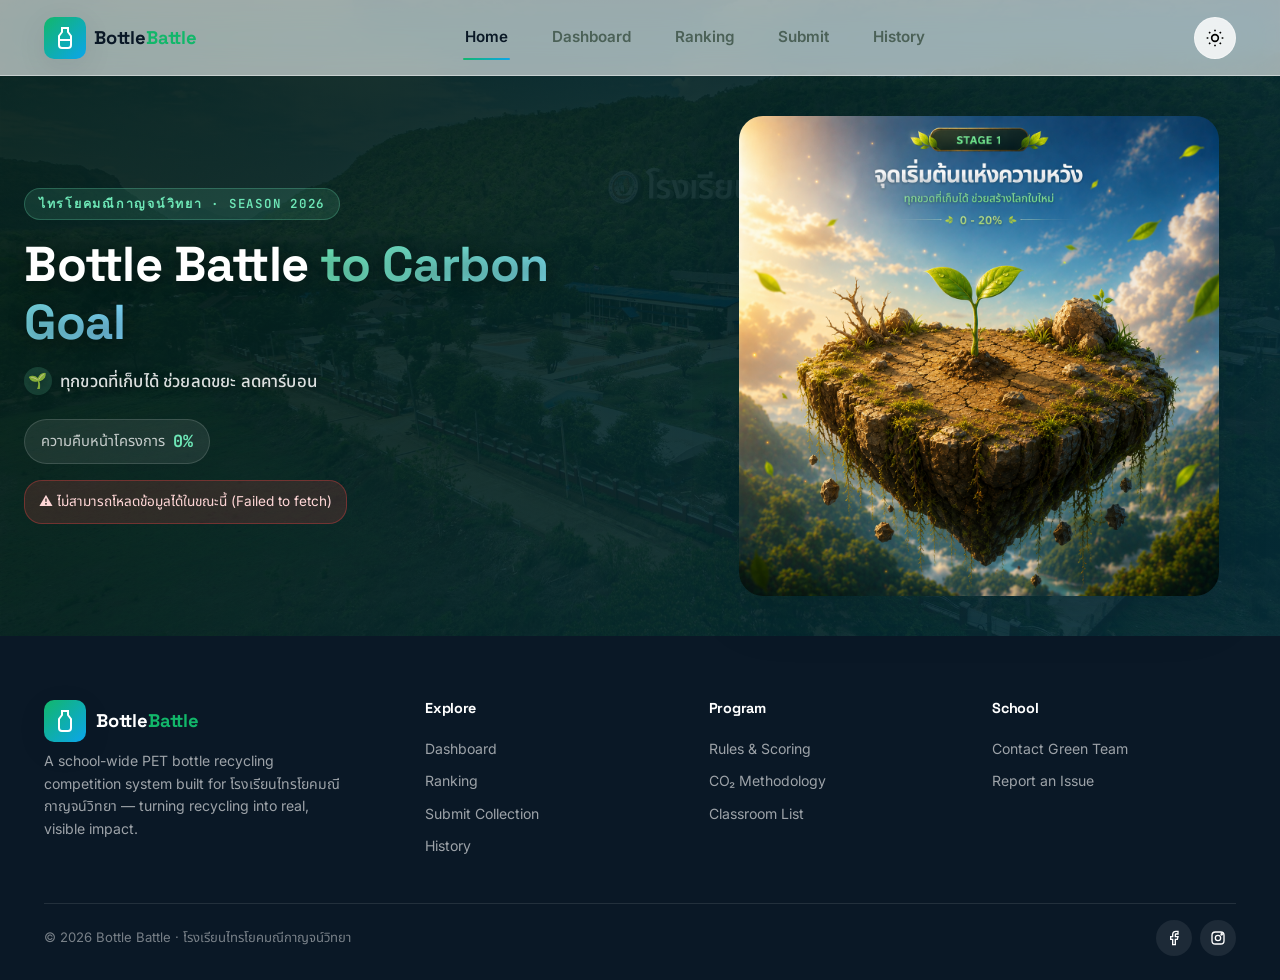
==== index.html @ bb4c5f2b "Update index.html" ====
<!DOCTYPE html>
<html lang="th">
<head>
<meta charset="UTF-8">
<meta name="viewport" content="width=device-width, initial-scale=1.0">
<title>Bottle Battle | PET Bottle Collection Competition</title>
<meta name="description" content="Bottle Battle is a school-wide PET bottle recycling competition system. Track classroom rankings, CO₂ savings, and submit collections in real time.">
<meta name="theme-color" content="#0a7a4c">
<link rel="icon" href="images/favicon.svg" type="image/svg+xml">
<link rel="preconnect" href="https://fonts.googleapis.com">
<link rel="preconnect" href="https://fonts.gstatic.com" crossorigin>
<link href="https://fonts.googleapis.com/css2?family=Space+Grotesk:wght@500;700&family=Inter:wght@400;500;600;700&family=JetBrains+Mono:wght@500;700&family=Noto+Sans+Thai:wght@400;500;600;700&display=swap" rel="stylesheet">
<link rel="stylesheet" href="css/style.css?v=1783428831">
</head>
<body>
<a class="skip-link" href="#main">Skip to content</a>

<!-- Loading Screen -->
<div class="loading-screen" role="status" aria-label="Loading">
  <div class="loading-bottle">
    <svg viewBox="0 0 60 100" xmlns="http://www.w3.org/2000/svg">
      <path d="M22 6h16v14c6 6 8 10 8 20v46a6 6 0 0 1-6 6H20a6 6 0 0 1-6-6V40c0-10 2-14 8-20V6z" fill="none" stroke="#eafff5" stroke-width="3"/>
      <clipPath id="loadClip"><path d="M22 6h16v14c6 6 8 10 8 20v46a6 6 0 0 1-6 6H20a6 6 0 0 1-6-6V40c0-10 2-14 8-20V6z"/></clipPath>
      <g clip-path="url(#loadClip)" class="loading-fill">
        <rect x="10" y="55" width="40" height="45" fill="#12b76a"/>
      </g>
    </svg>
  </div>
  <p class="loading-text">Loading Bottle Battle…</p>
</div>

<!-- Navbar -->
<header class="navbar">
  <div class="container">
    <a href="index.html" class="brand">
      <span class="brand-logo">
        <svg viewBox="0 0 24 24" fill="none" stroke="#fff" stroke-width="2"><path d="M9 2h6v4l3 4v9a3 3 0 0 1-3 3H9a3 3 0 0 1-3-3v-9l3-4V2z"/><path d="M6 14h12"/></svg>
      </span>
      <span class="brand-name">Bottle<span>Battle</span></span>
    </a>
    <nav class="nav-links" id="navLinks">
      <a href="index.html" class="is-active">Home</a>
      <a href="dashboard.html">Dashboard</a>
      <a href="ranking.html">Ranking</a>
      <a href="submit.html">Submit</a>
      <a href="history.html">History</a>
    </nav>
    <div class="nav-actions">
      <button class="theme-toggle" aria-label="Toggle dark mode">
        <svg class="icon-sun" viewBox="0 0 24 24" fill="none" stroke="currentColor" stroke-width="2"><circle cx="12" cy="12" r="4"/><path d="M12 2v2M12 20v2M4.9 4.9l1.4 1.4M17.7 17.7l1.4 1.4M2 12h2M20 12h2M4.9 19.1l1.4-1.4M17.7 6.3l1.4-1.4"/></svg>
        <svg class="icon-moon" viewBox="0 0 24 24" fill="none" stroke="currentColor" stroke-width="2"><path d="M21 12.8A9 9 0 1 1 11.2 3 7 7 0 0 0 21 12.8Z"/></svg>
      </button>
      <button class="nav-toggle" id="navToggle" aria-label="Toggle menu" aria-expanded="false">
        <span></span><span></span><span></span>
      </button>
    </div>
  </div>
</header>

<main id="main">
  <!-- World Hero -->
  <section class="world-hero">
    <div class="world-hero-inner">
      <div class="world-hero-copy reveal is-visible">
        <span class="eyebrow">ไทรโยคมณีกาญจน์วิทยา · SEASON 2026</span>
        <h1 class="world-title">Bottle Battle <span class="accent">to Carbon Goal</span></h1>
        <p class="world-subtitle"><span class="world-subtitle-icon">🌱</span>ทุกขวดที่เก็บได้ ช่วยลดขยะ ลดคาร์บอน</p>
        <p class="world-progress-line">ความคืบหน้าโครงการ <strong id="worldProgressPct">0%</strong></p>
        <p class="world-status" id="worldStatus" style="display:none;"></p>
      </div>

      <div class="world-hero-visual reveal is-visible">
        <div class="world-image-frame">
          <img id="worldStageImage" src="images/world-stage-1.png" alt="เกาะแห่งชีวิต — ภาพความคืบหน้าตามน้ำหนักขวดที่เก็บได้">
        </div>
      </div>
    </div>
  </section>

</main>

<!-- Footer -->
<footer class="site-footer">
  <div class="container">
    <div class="footer-grid">
      <div>
        <div class="footer-brand">
          <span class="brand-logo"><svg viewBox="0 0 24 24" fill="none" stroke="#fff" stroke-width="2"><path d="M9 2h6v4l3 4v9a3 3 0 0 1-3 3H9a3 3 0 0 1-3-3v-9l3-4V2z"/></svg></span>
          <span class="brand-name">Bottle<span>Battle</span></span>
        </div>
        <p class="footer-about">A school-wide PET bottle recycling competition system built for โรงเรียนไทรโยคมณีกาญจน์วิทยา — turning recycling into real, visible impact.</p>
      </div>
      <div class="footer-col">
        <h4>Explore</h4>
        <a href="dashboard.html">Dashboard</a>
        <a href="ranking.html">Ranking</a>
        <a href="submit.html">Submit Collection</a>
        <a href="history.html">History</a>
      </div>
      <div class="footer-col">
        <h4>Program</h4>
        <a href="#">Rules &amp; Scoring</a>
        <a href="#">CO₂ Methodology</a>
        <a href="#">Classroom List</a>
      </div>
      <div class="footer-col">
        <h4>School</h4>
        <a href="#">Contact Green Team</a>
        <a href="#">Report an Issue</a>
      </div>
    </div>
    <div class="footer-bottom">
      <span>&copy; <span class="js-year"></span> Bottle Battle · โรงเรียนไทรโยคมณีกาญจน์วิทยา</span>
      <div class="footer-social">
        <a href="#" aria-label="Facebook"><svg viewBox="0 0 24 24" fill="none" stroke="#fff" stroke-width="2"><path d="M18 2h-3a5 5 0 0 0-5 5v3H7v4h3v8h4v-8h3l1-4h-4V7a1 1 0 0 1 1-1h3z"/></svg></a>
        <a href="#" aria-label="Instagram"><svg viewBox="0 0 24 24" fill="none" stroke="#fff" stroke-width="2"><rect x="3" y="3" width="18" height="18" rx="5"/><circle cx="12" cy="12" r="4"/><circle cx="17.5" cy="6.5" r="1"/></svg></a>
      </div>
    </div>
  </div>
</footer>

<script src="js/config.js?v=1783428831"></script>
<script src="js/api.js?v=1783428831"></script>
<script src="js/main.js?v=1783428831"></script>
<script src="js/home.js?v=1783428831"></script>
</body>
</html>
---- css/style.css ----
/* ============================================================
   BOTTLE BATTLE — GLOBAL STYLESHEET
   Design language: "Eco-Tech Glass" — liquid-fill bottle motif,
   glassmorphism surfaces, emerald/sky gradient accents.
   ============================================================ */

/* ---------- Design Tokens ---------- */
:root {
  /* Core palette */
  --c-green-900: #063e2b;
  --c-green-700: #0a7a4c;
  --c-green-500: #12b76a;
  --c-green-300: #6ee7b7;
  --c-blue-700: #075985;
  --c-blue-500: #0ba5ec;
  --c-blue-300: #7dd3fc;
  --c-navy-900: #0a1826;
  --c-navy-700: #10263b;
  --c-mint-50: #f1fbf6;
  --c-white: #ffffff;

  /* Podium accents */
  --c-gold: #ffb800;
  --c-silver: #b8c4ce;
  --c-bronze: #d98255;

  /* Semantic */
  --c-success: #12b76a;
  --c-warning: #f5a524;
  --c-danger: #ef4444;
  --c-info: #0ba5ec;

  /* Surfaces (light theme default) */
  --bg-body: var(--c-mint-50);
  --bg-elevated: #ffffff;
  --bg-glass: rgba(255, 255, 255, 0.6);
  --bg-glass-strong: rgba(255, 255, 255, 0.82);
  --border-glass: rgba(255, 255, 255, 0.45);
  --text-primary: #0a1826;
  --text-secondary: #4b6157;
  --text-muted: #7c8f88;
  --shadow-soft: 0 8px 30px rgba(10, 24, 38, 0.08);
  --shadow-strong: 0 20px 50px rgba(10, 24, 38, 0.16);

  /* Gradients */
  --grad-eco: linear-gradient(135deg, var(--c-green-500) 0%, var(--c-blue-500) 100%);
  --grad-eco-deep: linear-gradient(135deg, var(--c-green-900) 0%, var(--c-blue-700) 100%);
  --grad-glass-sheen: linear-gradient(120deg, rgba(255,255,255,.55), rgba(255,255,255,0) 60%);

  /* Typography */
  --font-display: 'Space Grotesk', 'Noto Sans Thai', 'Segoe UI', sans-serif;
  --font-body: 'Inter', 'Noto Sans Thai', 'Segoe UI', sans-serif;
  --font-mono: 'JetBrains Mono', 'Courier New', monospace;

  /* Radii & spacing */
  --radius-sm: 10px;
  --radius-md: 18px;
  --radius-lg: 28px;
  --radius-pill: 999px;
  --space-1: 4px;
  --space-2: 8px;
  --space-3: 16px;
  --space-4: 24px;
  --space-5: 40px;
  --space-6: 64px;

  /* Layout */
  --nav-height: 76px;
  --container-max: 1240px;
  --transition-base: 0.35s cubic-bezier(.4,0,.2,1);
}

/* Dark theme overrides */
[data-theme='dark'] {
  --bg-body: #071219;
  --bg-elevated: #0f2333;
  --bg-glass: rgba(15, 35, 51, 0.55);
  --bg-glass-strong: rgba(15, 35, 51, 0.82);
  --border-glass: rgba(255, 255, 255, 0.08);
  --text-primary: #eaf6f0;
  --text-secondary: #a9c2ba;
  --text-muted: #6f8a83;
  --shadow-soft: 0 8px 30px rgba(0, 0, 0, 0.35);
  --shadow-strong: 0 20px 50px rgba(0, 0, 0, 0.55);
}

/* ---------- Reset ---------- */
*, *::before, *::after { box-sizing: border-box; margin: 0; padding: 0; }

html {
  scroll-behavior: smooth;
  font-size: 16px;
}

@media (prefers-reduced-motion: reduce) {
  html { scroll-behavior: auto; }
  *, *::before, *::after {
    animation-duration: 0.001ms !important;
    animation-iteration-count: 1 !important;
    transition-duration: 0.001ms !important;
  }
}

body {
  font-family: var(--font-body);
  background: var(--bg-body);
  color: var(--text-primary);
  line-height: 1.6;
  -webkit-font-smoothing: antialiased;
  transition: background var(--transition-base), color var(--transition-base);
  overflow-x: hidden;
}

img { max-width: 100%; display: block; }
a { color: inherit; text-decoration: none; }
ul { list-style: none; }
button { font-family: inherit; cursor: pointer; border: none; background: none; }
input, textarea, select { font-family: inherit; }

.container {
  width: 100%;
  max-width: var(--container-max);
  margin: 0 auto;
  padding: 0 var(--space-4);
}

h1, h2, h3, h4 {
  font-family: var(--font-display);
  font-weight: 700;
  line-height: 1.15;
  letter-spacing: -0.02em;
}

.eyebrow {
  font-family: var(--font-mono);
  font-size: 0.78rem;
  letter-spacing: 0.14em;
  text-transform: uppercase;
  color: var(--c-green-500);
  font-weight: 600;
}

/* ---------- Skip link (a11y) ---------- */
.skip-link {
  position: absolute;
  left: -999px;
  top: 0;
  background: var(--c-green-700);
  color: #fff;
  padding: 10px 18px;
  border-radius: 0 0 8px 0;
  z-index: 9999;
}
.skip-link:focus { left: 0; }

/* ---------- Focus visibility ---------- */
a:focus-visible, button:focus-visible, input:focus-visible,
textarea:focus-visible, select:focus-visible {
  outline: 3px solid var(--c-blue-500);
  outline-offset: 2px;
  border-radius: 4px;
}

/* ============================================================
   LOADING SCREEN
   ============================================================ */
.loading-screen {
  position: fixed;
  inset: 0;
  z-index: 10000;
  display: flex;
  flex-direction: column;
  align-items: center;
  justify-content: center;
  gap: var(--space-3);
  background: var(--grad-eco-deep);
  transition: opacity 0.6s ease, visibility 0.6s ease;
}
.loading-screen.is-hidden { opacity: 0; visibility: hidden; pointer-events: none; }

.loading-bottle {
  width: 56px;
  height: 88px;
  position: relative;
}
.loading-bottle svg { width: 100%; height: 100%; }
.loading-fill {
  animation: loadingWave 1.4s ease-in-out infinite;
}
@keyframes loadingWave {
  0%, 100% { transform: translateY(0); }
  50% { transform: translateY(-10px); }
}
.loading-text {
  font-family: var(--font-mono);
  color: #eafff5;
  letter-spacing: 0.12em;
  font-size: 0.85rem;
  text-transform: uppercase;
}

/* ============================================================
   NAVBAR
   ============================================================ */
.navbar {
  position: fixed;
  top: 0; left: 0; right: 0;
  z-index: 1000;
  height: var(--nav-height);
  display: flex;
  align-items: center;
  background: var(--bg-glass);
  backdrop-filter: blur(18px) saturate(160%);
  -webkit-backdrop-filter: blur(18px) saturate(160%);
  border-bottom: 1px solid var(--border-glass);
  transition: background var(--transition-base), box-shadow var(--transition-base);
}
.navbar.is-scrolled { box-shadow: var(--shadow-soft); }

.navbar .container {
  display: flex;
  align-items: center;
  justify-content: space-between;
}

.brand { display: flex; align-items: center; gap: var(--space-2); }
.brand-logo {
  width: 42px; height: 42px;
  border-radius: var(--radius-sm);
  background: var(--grad-eco);
  display: flex; align-items: center; justify-content: center;
  box-shadow: var(--shadow-soft);
}
.brand-logo svg { width: 24px; height: 24px; }
.brand-name {
  font-family: var(--font-display);
  font-weight: 700;
  font-size: 1.15rem;
  letter-spacing: -0.01em;
}
.brand-name span { color: var(--c-green-500); }

.nav-links {
  display: flex;
  align-items: center;
  gap: var(--space-5);
}
.nav-links a {
  font-weight: 600;
  font-size: 0.95rem;
  color: var(--text-secondary);
  position: relative;
  padding: 6px 2px;
  transition: color var(--transition-base);
}
.nav-links a::after {
  content: '';
  position: absolute;
  bottom: -4px; left: 0;
  width: 0; height: 2px;
  background: var(--grad-eco);
  transition: width var(--transition-base);
  border-radius: var(--radius-pill);
}
.nav-links a:hover, .nav-links a.is-active { color: var(--text-primary); }
.nav-links a:hover::after, .nav-links a.is-active::after { width: 100%; }

.nav-actions { display: flex; align-items: center; gap: var(--space-3); }

.theme-toggle {
  width: 42px; height: 42px;
  border-radius: 50%;
  background: var(--bg-glass-strong);
  border: 1px solid var(--border-glass);
  display: flex; align-items: center; justify-content: center;
  transition: transform var(--transition-base);
}
.theme-toggle:hover { transform: rotate(20deg) scale(1.06); }
.theme-toggle svg { width: 20px; height: 20px; }
.theme-toggle .icon-moon { display: none; }
[data-theme='dark'] .theme-toggle .icon-sun { display: none; }
[data-theme='dark'] .theme-toggle .icon-moon { display: block; }

.nav-toggle {
  display: none;
  width: 42px; height: 42px;
  flex-direction: column;
  justify-content: center;
  align-items: center;
  gap: 5px;
}
.nav-toggle span {
  width: 22px; height: 2px;
  background: var(--text-primary);
  border-radius: var(--radius-pill);
  transition: transform var(--transition-base), opacity var(--transition-base);
}
.nav-toggle.is-open span:nth-child(1) { transform: translateY(7px) rotate(45deg); }
.nav-toggle.is-open span:nth-child(2) { opacity: 0; }
.nav-toggle.is-open span:nth-child(3) { transform: translateY(-7px) rotate(-45deg); }

/* ---------- Buttons ---------- */
.btn {
  display: inline-flex;
  align-items: center;
  justify-content: center;
  gap: 8px;
  padding: 14px 28px;
  border-radius: var(--radius-pill);
  font-weight: 600;
  font-size: 0.95rem;
  transition: transform var(--transition-base), box-shadow var(--transition-base), background var(--transition-base);
  white-space: nowrap;
}
.btn:active { transform: scale(0.97); }

.btn-primary {
  background: var(--grad-eco);
  color: #fff;
  box-shadow: 0 10px 30px rgba(18, 183, 106, 0.35);
}
.btn-primary:hover { transform: translateY(-3px); box-shadow: 0 16px 36px rgba(18, 183, 106, 0.42); }

.btn-ghost {
  background: var(--bg-glass-strong);
  color: var(--text-primary);
  border: 1px solid var(--border-glass);
}
.btn-ghost:hover { transform: translateY(-3px); box-shadow: var(--shadow-soft); }

.btn-outline {
  background: transparent;
  color: var(--c-green-700);
  border: 1.5px solid var(--c-green-500);
}
.btn-outline:hover { background: rgba(18, 183, 106, 0.08); }

.btn-block { width: 100%; }
.btn-sm { padding: 9px 18px; font-size: 0.85rem; }
.btn[disabled] { opacity: 0.6; pointer-events: none; }

.btn .btn-spinner {
  width: 16px; height: 16px;
  border-radius: 50%;
  border: 2px solid rgba(255,255,255,0.5);
  border-top-color: #fff;
  animation: spin 0.7s linear infinite;
  display: none;
}
.btn.is-loading .btn-spinner { display: inline-block; }
.btn.is-loading .btn-label { opacity: 0.7; }
@keyframes spin { to { transform: rotate(360deg); } }

/* ---------- Glass Card ---------- */
.glass-card {
  position: relative;
  background: var(--bg-glass);
  backdrop-filter: blur(20px) saturate(160%);
  -webkit-backdrop-filter: blur(20px) saturate(160%);
  border: 1px solid var(--border-glass);
  border-radius: var(--radius-lg);
  box-shadow: var(--shadow-soft);
  overflow: hidden;
  transition: transform var(--transition-base), box-shadow var(--transition-base);
}
.glass-card::before {
  content: '';
  position: absolute;
  inset: 0;
  background: var(--grad-glass-sheen);
  pointer-events: none;
}
.glass-card:hover { transform: translateY(-6px); box-shadow: var(--shadow-strong); }

/* ============================================================
   REVEAL ON SCROLL
   ============================================================ */
.reveal {
  opacity: 0;
  transform: translateY(24px);
  transition: opacity 0.8s ease, transform 0.8s ease;
}
.reveal.is-visible { opacity: 1; transform: translateY(0); }

/* ============================================================
   SECTION: FEATURE CARDS (home)
   ============================================================ */
.section { padding: var(--space-6) 0; }
.section-head { text-align: center; max-width: 640px; margin: 0 auto var(--space-5); }
.section-title { font-size: clamp(1.8rem, 3vw, 2.6rem); margin-top: var(--space-2); }
.section-sub { color: var(--text-secondary); margin-top: var(--space-2); }

.feature-grid {
  display: grid;
  grid-template-columns: repeat(4, 1fr);
  gap: var(--space-4);
}
.feature-card {
  padding: var(--space-4);
  text-align: left;
}
.feature-icon {
  width: 52px; height: 52px;
  border-radius: var(--radius-md);
  background: var(--grad-eco);
  display: flex; align-items: center; justify-content: center;
  margin-bottom: var(--space-3);
}
.feature-icon svg { width: 26px; height: 26px; color: #fff; }
.feature-card h3 { font-size: 1.1rem; margin-bottom: 6px; }
.feature-card p { color: var(--text-secondary); font-size: 0.92rem; }
.feature-link {
  display: inline-flex; align-items: center; gap: 6px;
  margin-top: var(--space-3);
  font-weight: 600;
  color: var(--c-green-700);
  font-size: 0.88rem;
}
.feature-link svg { width: 14px; height: 14px; transition: transform var(--transition-base); }
.feature-card:hover .feature-link svg { transform: translateX(4px); }

/* ---------- Why section / process ---------- */
.process-strip {
  display: grid;
  grid-template-columns: repeat(3, 1fr);
  gap: var(--space-4);
}
.process-step { padding: var(--space-4); position: relative; }
.process-step .step-mark {
  font-family: var(--font-mono);
  color: var(--c-green-500);
  font-weight: 700;
  font-size: 0.85rem;
  letter-spacing: 0.08em;
}
.process-step h3 { margin: var(--space-2) 0 6px; font-size: 1.05rem; }
.process-step p { color: var(--text-secondary); font-size: 0.92rem; }

/* ============================================================
   FOOTER
   ============================================================ */
.site-footer {
  background: var(--c-navy-900);
  color: rgba(255,255,255,0.75);
  padding: var(--space-6) 0 var(--space-4);
}
.footer-grid {
  display: grid;
  grid-template-columns: 1.4fr 1fr 1fr 1fr;
  gap: var(--space-5);
  padding-bottom: var(--space-5);
  border-bottom: 1px solid rgba(255,255,255,0.1);
}
.footer-brand { display: flex; align-items: center; gap: 10px; margin-bottom: var(--space-2); }
.footer-brand .brand-name { color: #fff; }
.footer-about { font-size: 0.88rem; max-width: 34ch; color: rgba(255,255,255,0.6); }
.footer-col h4 { color: #fff; font-size: 0.9rem; margin-bottom: var(--space-3); }
.footer-col a { display: block; font-size: 0.88rem; padding: 5px 0; color: rgba(255,255,255,0.6); transition: color var(--transition-base); }
.footer-col a:hover { color: var(--c-green-300); }
.footer-bottom {
  display: flex;
  justify-content: space-between;
  align-items: center;
  padding-top: var(--space-3);
  font-size: 0.82rem;
  color: rgba(255,255,255,0.45);
  flex-wrap: wrap;
  gap: var(--space-2);
}
.footer-social { display: flex; gap: var(--space-2); }
.footer-social a {
  width: 36px; height: 36px;
  border-radius: 50%;
  background: rgba(255,255,255,0.08);
  display: flex; align-items: center; justify-content: center;
}
.footer-social svg { width: 16px; height: 16px; }

/* ============================================================
   TOASTS
   ============================================================ */
.toast-container {
  position: fixed;
  top: calc(var(--nav-height) + 16px);
  right: 16px;
  z-index: 9998;
  display: flex;
  flex-direction: column;
  gap: 10px;
  max-width: min(360px, calc(100vw - 32px));
}
.toast {
  display: flex;
  align-items: flex-start;
  gap: 10px;
  padding: 14px 16px;
  border-radius: var(--radius-md);
  background: var(--bg-glass-strong);
  backdrop-filter: blur(16px);
  border: 1px solid var(--border-glass);
  box-shadow: var(--shadow-strong);
  animation: toastIn 0.35s ease;
  font-size: 0.9rem;
}
.toast.toast-out { animation: toastOut 0.3s ease forwards; }
@keyframes toastIn { from { opacity: 0; transform: translateX(30px); } to { opacity: 1; transform: translateX(0); } }
@keyframes toastOut { to { opacity: 0; transform: translateX(30px); } }
.toast-icon { width: 20px; height: 20px; flex-shrink: 0; margin-top: 1px; }
.toast-success .toast-icon { color: var(--c-success); }
.toast-error .toast-icon { color: var(--c-danger); }
.toast-info .toast-icon { color: var(--c-info); }
.toast-warning .toast-icon { color: var(--c-warning); }
.toast-close { margin-left: auto; opacity: 0.5; font-size: 1.1rem; line-height: 1; }
.toast-close:hover { opacity: 1; }

/* ============================================================
   UTILITIES
   ============================================================ */
.text-center { text-align: center; }
.mt-1 { margin-top: var(--space-1); } .mt-2 { margin-top: var(--space-2); }
.mt-3 { margin-top: var(--space-3); } .mt-4 { margin-top: var(--space-4); }
.mb-1 { margin-bottom: var(--space-1); } .mb-2 { margin-bottom: var(--space-2); }
.mb-3 { margin-bottom: var(--space-3); } .mb-4 { margin-bottom: var(--space-4); }
.badge {
  display: inline-flex; align-items: center; gap: 5px;
  padding: 4px 12px;
  border-radius: var(--radius-pill);
  font-size: 0.75rem;
  font-weight: 700;
  font-family: var(--font-mono);
}
.badge-green { background: rgba(18,183,106,0.14); color: var(--c-green-700); }
.badge-blue { background: rgba(11,165,236,0.14); color: var(--c-blue-700); }
.badge-gold { background: rgba(255,184,0,0.16); color: #92650a; }

/* Page hero (interior pages) */
.page-hero {
  padding: calc(var(--nav-height) + var(--space-5)) 0 var(--space-5);
  background: var(--grad-eco-deep);
  color: #fff;
  position: relative;
  overflow: hidden;
}
.page-hero .eyebrow { color: var(--c-green-300); }
.page-hero h1 { font-size: clamp(2rem, 4vw, 2.8rem); margin-top: 8px; }
.page-hero p { color: rgba(255,255,255,0.75); max-width: 60ch; margin-top: var(--space-2); }

/* ============================================================
   404 PAGE
   ============================================================ */
.error-page {
  min-height: 100vh;
  display: flex;
  align-items: center;
  justify-content: center;
  text-align: center;
  padding: var(--space-5);
  background: var(--grad-eco-deep);
  color: #fff;
}
.error-code {
  font-family: var(--font-display);
  font-size: clamp(5rem, 16vw, 9rem);
  font-weight: 700;
  background: linear-gradient(120deg, var(--c-green-300), var(--c-blue-300));
  -webkit-background-clip: text;
  background-clip: text;
  color: transparent;
  line-height: 1;
}
.error-page h2 { margin: var(--space-3) 0 var(--space-2); }
.error-page p { color: rgba(255,255,255,0.72); margin-bottom: var(--space-4); }

/* ============================================================
   RESPONSIVE
   ============================================================ */
@media (max-width: 1024px) {
  .feature-grid { grid-template-columns: repeat(2, 1fr); }
  .footer-grid { grid-template-columns: 1fr 1fr; }
  .process-strip { grid-template-columns: 1fr; }
}

@media (max-width: 768px) {
  .nav-links { display: none; }
  .nav-toggle { display: flex; }
  .nav-links.is-open {
    display: flex;
    flex-direction: column;
    position: absolute;
    top: var(--nav-height);
    left: 0; right: 0;
    background: var(--bg-glass-strong);
    backdrop-filter: blur(20px);
    padding: var(--space-4);
    gap: var(--space-3);
    border-bottom: 1px solid var(--border-glass);
  }
  .feature-grid { grid-template-columns: 1fr; }
  .footer-grid { grid-template-columns: 1fr; }
  .footer-bottom { flex-direction: column; align-items: flex-start; }
}

@media (max-width: 480px) {
  .btn { width: 100%; }
}

/* ============================================================
   OVERFLOW SAFETY NET
   ============================================================ */
.widgets-row > *, .footer-grid > *, .kpi-row > *,
.quick-link-grid > *, .feature-grid > *, .process-strip > * {
  min-width: 0;
}
h1, h2, h3, p { overflow-wrap: break-word; word-break: break-word; }
img, svg { max-width: 100%; }

/* ============================================================
   WORLD HERO — "เกาะแห่งชีวิต" (home page)
   ============================================================ */
/* ============================================================
   WORLD HERO — "เกาะแห่งชีวิต" (home page)
   Simple, robust two-column CSS Grid (no absolute positioning —
   that approach caused repeated sizing/cropping bugs). The image
   sits in a contained, rounded card using object-fit: contain,
   so the full artwork is always visible, never cropped.
   ============================================================ */
.world-hero {
  padding: calc(var(--nav-height) + var(--space-5)) var(--space-4) var(--space-5);
  background-image:
    linear-gradient(135deg, rgba(4,29,21,0.92) 0%, rgba(5,46,58,0.9) 100%),
    url('../images/school-bg.jpg');
  background-size: cover;
  background-position: center;
  background-repeat: no-repeat;
}
.world-hero-inner {
  max-width: 1240px;
  margin: 0 auto;
  display: grid;
  grid-template-columns: 1.05fr 0.95fr;
  gap: var(--space-6);
  align-items: center;
}

.world-hero-copy { text-align: left; }
.world-hero-copy .eyebrow {
  display: inline-flex;
  align-items: center;
  gap: 6px;
  color: var(--c-green-300);
  padding: 5px 14px;
  border-radius: var(--radius-pill);
  background: rgba(110, 231, 183, 0.12);
  border: 1px solid rgba(110, 231, 183, 0.25);
}
.world-title {
  font-size: clamp(2rem, 2.2vw + 1.3rem, 3.1rem);
  margin: var(--space-3) 0 var(--space-3);
  line-height: 1.18;
  letter-spacing: -0.01em;
  color: #fff;
  text-shadow: 0 4px 18px rgba(0,0,0,0.45);
}
.world-title .accent {
  background: linear-gradient(120deg, var(--c-green-300) 0%, var(--c-blue-300) 100%);
  -webkit-background-clip: text;
  background-clip: text;
  color: transparent;
}
.world-subtitle {
  display: flex;
  align-items: center;
  gap: 8px;
  color: rgba(255,255,255,0.86);
  font-size: 1.05rem;
  font-weight: 500;
  letter-spacing: 0.01em;
  max-width: 48ch;
  margin-bottom: var(--space-4);
  text-shadow: 0 2px 10px rgba(0,0,0,0.35);
}
.world-subtitle-icon {
  display: inline-flex;
  align-items: center;
  justify-content: center;
  width: 28px; height: 28px;
  border-radius: 50%;
  background: rgba(110, 231, 183, 0.16);
  font-size: 0.95rem;
  flex-shrink: 0;
}
.world-progress-line {
  display: inline-flex;
  align-items: center;
  gap: 8px;
  color: rgba(255,255,255,0.75);
  font-size: 0.92rem;
  padding: 8px 16px;
  border-radius: var(--radius-pill);
  background: rgba(255,255,255,0.08);
  border: 1px solid rgba(255,255,255,0.14);
}
.world-progress-line strong {
  font-family: var(--font-mono);
  font-weight: 700;
  font-size: 1.05rem;
  color: var(--c-green-300);
}
.world-status {
  margin-top: var(--space-3);
  padding: 10px 14px;
  border-radius: var(--radius-md);
  background: rgba(239, 68, 68, 0.16);
  border: 1px solid rgba(239, 68, 68, 0.35);
  color: #ffd7d7;
  font-size: 0.85rem;
  max-width: fit-content;
}

/* Contained, rounded image card — object-fit: contain guarantees the
   full artwork always shows, never cropped, regardless of screen size. */
.world-hero-visual { display: flex; justify-content: center; }
.world-image-frame {
  width: 100%;
  max-width: 480px;
  aspect-ratio: 1 / 1;
  border-radius: 24px;
  overflow: hidden;
  background: rgba(255,255,255,0.05);
  box-shadow: var(--shadow-strong);
}
.world-image-frame img {
  width: 100%;
  height: 100%;
  object-fit: contain;
  display: block;
}

@media (max-width: 900px) {
  .world-hero-inner { grid-template-columns: 1fr; }
  .world-hero-copy { text-align: center; }
  .world-hero-copy .eyebrow, .world-progress-line { margin-left: auto; margin-right: auto; }
  .world-subtitle { margin-left: auto; margin-right: auto; }
  .world-status { margin-left: auto; margin-right: auto; }
  .world-hero-visual { order: -1; }
  .world-image-frame { max-width: 360px; }
}

/* ============================================================
   BOTTLE BANK — featured collection-point spotlight card
   (latest revision: wider card, larger photo, optional sidebar
   shell via .bank-shell for a dashboard-style layout)
   ============================================================ */
.bank-main {
  width: 100%;
  max-width: none;
  margin: 0;
  padding: 0;
}

.bottle-bank-section {
  min-height: calc(100vh - var(--nav-height));
  padding: calc(var(--nav-height) + 36px) 36px 56px;
  background:
    radial-gradient(circle at 20% 10%, rgba(18,183,106,.18), transparent 32%),
    linear-gradient(135deg, #061519 0%, #06342f 55%, #071b26 100%);
}

.bottle-bank-card {
  width: 100%;
  max-width: 1680px;
  margin: 0 auto;
  display: grid;
  grid-template-columns: 62% 38%;
  gap: 46px;
  align-items: center;
  padding: 38px;
  border-radius: 34px;
  background: rgba(255,255,255,.07);
  border: 1px solid rgba(110,231,183,.22);
  box-shadow: 0 30px 90px rgba(0,0,0,.42);
  backdrop-filter: blur(18px);
  overflow: hidden;
}

.bank-photo {
  position: relative;
  width: 100%;
  height: 560px;
  border-radius: 28px;
  overflow: hidden;
}
.bank-photo img {
  width: 100%;
  height: 100%;
  object-fit: cover;
  object-position: center;
}
.bank-status {
  position: absolute;
  top: 20px;
  left: 20px;
  padding: 10px 22px;
  border-radius: 999px;
  background: linear-gradient(135deg, #12b76a, #0ba5ec);
  color: #fff;
  font-weight: 900;
}

.bank-info {
  color: #fff;
  text-align: left;
}
.bank-label {
  display: inline-flex;
  margin-bottom: 16px;
  padding: 8px 16px;
  border-radius: 999px;
  background: rgba(18,183,106,.14);
  border: 1px solid rgba(110,231,183,.24);
  color: #6ee7b7;
  font-family: var(--font-mono);
  font-size: .8rem;
  font-weight: 900;
  letter-spacing: .08em;
  text-transform: uppercase;
}
.bank-info h2 {
  font-size: clamp(2.8rem, 5vw, 5rem);
  line-height: 1.05;
  margin-bottom: 20px;
}
.bank-info p {
  color: rgba(255,255,255,.78);
  font-size: 1.12rem;
  line-height: 1.85;
  margin-bottom: 30px;
}

.bank-detail {
  display: grid;
  gap: 18px;
  margin-bottom: 34px;
}
.bank-detail div {
  display: grid;
  grid-template-columns: 150px 1fr;
  gap: 16px;
  padding-bottom: 16px;
  border-bottom: 1px solid rgba(255,255,255,.12);
}
.bank-detail strong { color: #fff; font-weight: 900; }
.bank-detail span { color: rgba(255,255,255,.76); }

.bank-submit-btn {
  display: inline-flex;
  align-items: center;
  justify-content: center;
  min-width: 240px;
  height: 58px;
  border-radius: 999px;
  background: linear-gradient(135deg, #12b76a, #0ba5ec);
  color: #fff;
  font-weight: 900;
}

@media (max-width: 900px) {
  .bottle-bank-section { padding: calc(var(--nav-height) + 24px) 14px 36px; }
  .bottle-bank-card { grid-template-columns: 1fr; gap: 24px; padding: 18px; border-radius: 24px; }
  .bank-photo { height: 320px; }
  .bank-info { text-align: center; }
  .bank-detail div { grid-template-columns: 1fr; gap: 4px; text-align: center; }
  .bank-submit-btn { width: 100%; }
}

/* Optional dashboard-style shell (sidebar + Bottle Bank main content) */
.bank-shell {
  display: grid;
  grid-template-columns: 260px minmax(0, 1fr);
  min-height: 100vh;
}
.bank-shell .dash-sidebar { display: block; }
.bank-shell .bank-main { width: 100%; max-width: none; padding: 0; margin: 0; }
.bank-shell .bottle-bank-section { padding: calc(var(--nav-height) + 36px) 28px 48px; }
.bank-shell .bottle-bank-card { width: 100%; max-width: none; }

@media (max-width: 900px) {
  .bank-shell { grid-template-columns: 1fr; }
  .bank-shell .dash-sidebar { display: none; }
}

/* ============================================================
   GALLERY MASONRY — Pinterest-style variable-height grid
   ============================================================ */
.gallery-grid.masonry {
  column-count: 3;
  column-gap: 18px;
}
.gallery-grid.masonry .gallery-tile { break-inside: avoid; margin-bottom: 18px; }
.school-gallery-card { break-inside: avoid; margin-bottom: 18px; }

@media (max-width: 900px) {
  .gallery-grid.masonry { column-count: 2; }
}
@media (max-width: 600px) {
  .gallery-grid.masonry { column-count: 1; }
}
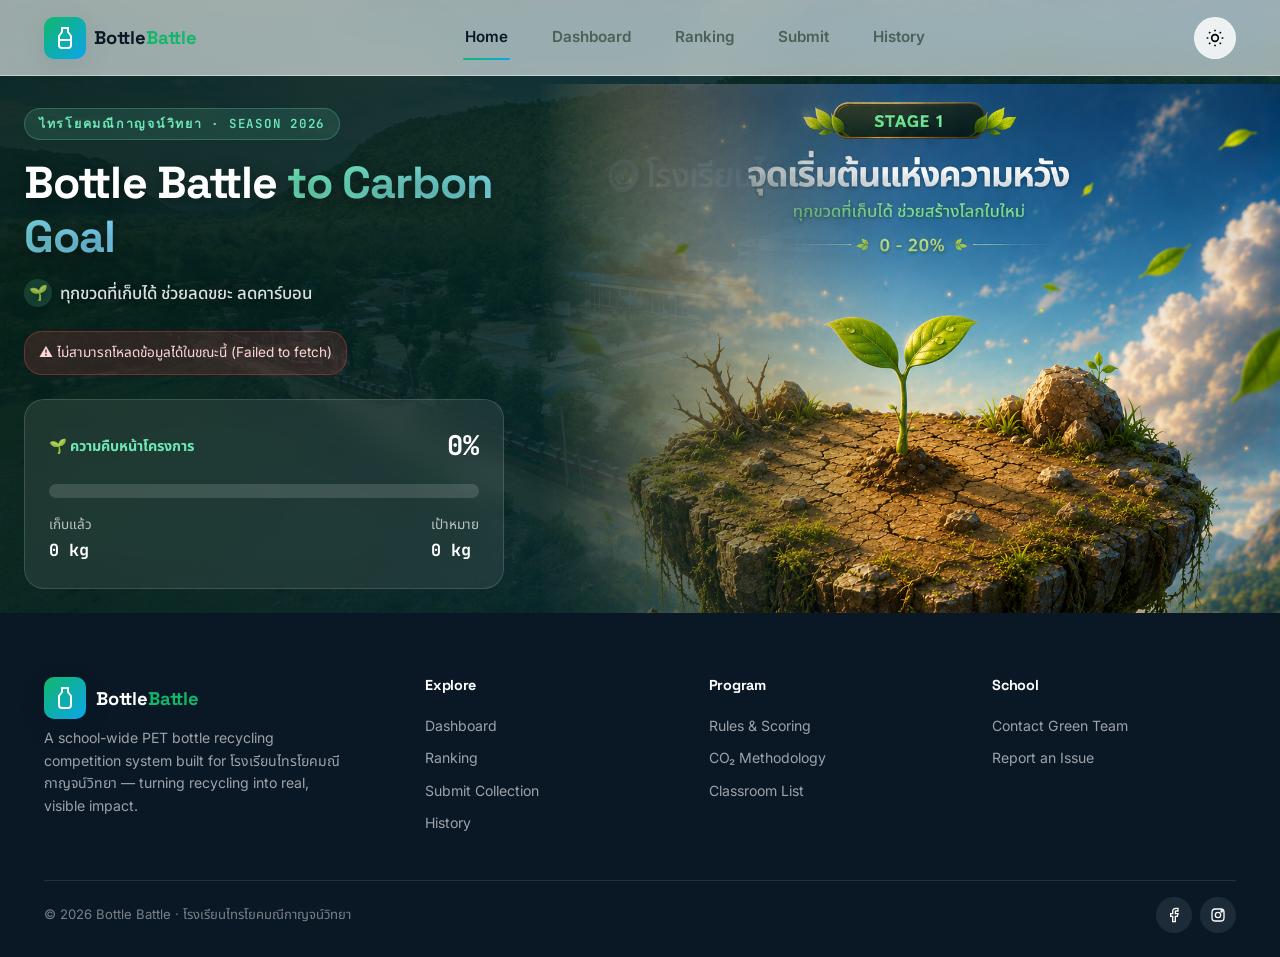
==== commit 3b54af15: "Update index.html" ====
--- a/index.html
+++ b/index.html
@@ -1,5 +1,5 @@
 <!DOCTYPE html>
-<html lang="th">
+<html lang="en">
 <head>
 <meta charset="UTF-8">
 <meta name="viewport" content="width=device-width, initial-scale=1.0">
@@ -10,9 +10,10 @@
 <link rel="preconnect" href="https://fonts.googleapis.com">
 <link rel="preconnect" href="https://fonts.gstatic.com" crossorigin>
 <link href="https://fonts.googleapis.com/css2?family=Space+Grotesk:wght@500;700&family=Inter:wght@400;500;600;700&family=JetBrains+Mono:wght@500;700&family=Noto+Sans+Thai:wght@400;500;600;700&display=swap" rel="stylesheet">
-<link rel="stylesheet" href="css/style.css?v=1783428831">
+<link rel="stylesheet" href="css/style.css?v=1783431687">
 </head>
 <body>
+
 <a class="skip-link" href="#main">Skip to content</a>
 
 <!-- Loading Screen -->
@@ -60,18 +61,31 @@
 <main id="main">
   <!-- World Hero -->
   <section class="world-hero">
+    <div class="world-hero-visual reveal is-visible">
+      <div class="world-image-frame">
+        <img id="worldStageImage" src="images/world-stage-1.png" alt="เกาะแห่งชีวิต — ภาพความคืบหน้าตามน้ำหนักขวดที่เก็บได้">
+      </div>
+    </div>
+
     <div class="world-hero-inner">
       <div class="world-hero-copy reveal is-visible">
         <span class="eyebrow">ไทรโยคมณีกาญจน์วิทยา · SEASON 2026</span>
         <h1 class="world-title">Bottle Battle <span class="accent">to Carbon Goal</span></h1>
         <p class="world-subtitle"><span class="world-subtitle-icon">🌱</span>ทุกขวดที่เก็บได้ ช่วยลดขยะ ลดคาร์บอน</p>
-        <p class="world-progress-line">ความคืบหน้าโครงการ <strong id="worldProgressPct">0%</strong></p>
         <p class="world-status" id="worldStatus" style="display:none;"></p>
-      </div>
 
-      <div class="world-hero-visual reveal is-visible">
-        <div class="world-image-frame">
-          <img id="worldStageImage" src="images/world-stage-1.png" alt="เกาะแห่งชีวิต — ภาพความคืบหน้าตามน้ำหนักขวดที่เก็บได้">
+        <div class="hero-progress-card">
+          <div class="progress-top">
+            <span>🌱 ความคืบหน้าโครงการ</span>
+            <strong id="worldProgressPct">0%</strong>
+          </div>
+          <div class="progress-bar">
+            <div id="worldProgressFill" style="width:0%;"></div>
+          </div>
+          <div class="progress-bottom">
+            <span>เก็บแล้ว <strong id="worldCurrentKg">0 kg</strong></span>
+            <span>เป้าหมาย <strong id="worldTargetKg">0 kg</strong></span>
+          </div>
         </div>
       </div>
     </div>
@@ -119,9 +133,9 @@
   </div>
 </footer>
 
-<script src="js/config.js?v=1783428831"></script>
-<script src="js/api.js?v=1783428831"></script>
-<script src="js/main.js?v=1783428831"></script>
-<script src="js/home.js?v=1783428831"></script>
+<script src="js/config.js?v=1783431687"></script>
+<script src="js/api.js?v=1783431687"></script>
+<script src="js/main.js?v=1783431687"></script>
+<script src="js/home.js?v=1783431687"></script>
 </body>
 </html>
--- a/css/style.css
+++ b/css/style.css
@@ -616,33 +616,33 @@
 
 /* ============================================================
    WORLD HERO — "เกาะแห่งชีวิต" (home page)
-   ============================================================ */
-/* ============================================================
-   WORLD HERO — "เกาะแห่งชีวิต" (home page)
-   Simple, robust two-column CSS Grid (no absolute positioning —
-   that approach caused repeated sizing/cropping bugs). The image
-   sits in a contained, rounded card using object-fit: contain,
-   so the full artwork is always visible, never cropped.
+   Image bleeds to the true top/right edges of the viewport via
+   position:absolute, independent of the centered copy column,
+   which carries the full progress card (bar + kg values).
    ============================================================ */
 .world-hero {
-  padding: calc(var(--nav-height) + var(--space-5)) var(--space-4) var(--space-5);
+  position: relative;
+  overflow: hidden;
+  padding: calc(var(--nav-height) + 16px) 0 0 var(--space-4);
   background-image:
-    linear-gradient(135deg, rgba(4,29,21,0.92) 0%, rgba(5,46,58,0.9) 100%),
+    linear-gradient(135deg, rgba(4,29,21,0.9) 0%, rgba(5,46,58,0.88) 100%),
     url('../images/school-bg.jpg');
   background-size: cover;
   background-position: center;
   background-repeat: no-repeat;
 }
 .world-hero-inner {
-  max-width: 1240px;
+  position: relative;
+  z-index: 2;
+  max-width: 1320px;
   margin: 0 auto;
-  display: grid;
-  grid-template-columns: 1.05fr 0.95fr;
-  gap: var(--space-6);
-  align-items: center;
-}
-
-.world-hero-copy { text-align: left; }
+  padding-right: var(--space-4);
+}
+.world-hero-copy {
+  width: min(560px, 100%);
+  padding-top: var(--space-3);
+  padding-bottom: var(--space-4);
+}
 .world-hero-copy .eyebrow {
   display: inline-flex;
   align-items: center;
@@ -654,10 +654,9 @@
   border: 1px solid rgba(110, 231, 183, 0.25);
 }
 .world-title {
-  font-size: clamp(2rem, 2.2vw + 1.3rem, 3.1rem);
+  font-size: clamp(1.9rem, 2vw + 1.2rem, 2.8rem);
   margin: var(--space-3) 0 var(--space-3);
-  line-height: 1.18;
-  letter-spacing: -0.01em;
+  line-height: 1.2;
   color: #fff;
   text-shadow: 0 4px 18px rgba(0,0,0,0.45);
 }
@@ -674,7 +673,6 @@
   color: rgba(255,255,255,0.86);
   font-size: 1.05rem;
   font-weight: 500;
-  letter-spacing: 0.01em;
   max-width: 48ch;
   margin-bottom: var(--space-4);
   text-shadow: 0 2px 10px rgba(0,0,0,0.35);
@@ -689,25 +687,8 @@
   font-size: 0.95rem;
   flex-shrink: 0;
 }
-.world-progress-line {
-  display: inline-flex;
-  align-items: center;
-  gap: 8px;
-  color: rgba(255,255,255,0.75);
-  font-size: 0.92rem;
-  padding: 8px 16px;
-  border-radius: var(--radius-pill);
-  background: rgba(255,255,255,0.08);
-  border: 1px solid rgba(255,255,255,0.14);
-}
-.world-progress-line strong {
-  font-family: var(--font-mono);
-  font-weight: 700;
-  font-size: 1.05rem;
-  color: var(--c-green-300);
-}
 .world-status {
-  margin-top: var(--space-3);
+  margin-top: var(--space-2);
   padding: 10px 14px;
   border-radius: var(--radius-md);
   background: rgba(239, 68, 68, 0.16);
@@ -717,33 +698,89 @@
   max-width: fit-content;
 }
 
-/* Contained, rounded image card — object-fit: contain guarantees the
-   full artwork always shows, never cropped, regardless of screen size. */
-.world-hero-visual { display: flex; justify-content: center; }
+.hero-progress-card {
+  margin-top: var(--space-4);
+  padding: var(--space-4);
+  border-radius: 20px;
+  background: rgba(255,255,255,0.08);
+  border: 1px solid rgba(255,255,255,0.14);
+  backdrop-filter: blur(14px);
+  max-width: 480px;
+}
+.progress-top {
+  display: flex;
+  justify-content: space-between;
+  align-items: center;
+  margin-bottom: var(--space-3);
+  gap: var(--space-2);
+}
+.progress-top span { color: var(--c-green-300); font-weight: 700; font-size: 0.9rem; }
+.progress-top strong { font-family: var(--font-mono); font-size: 1.7rem; color: #fff; }
+.progress-bar {
+  height: 14px;
+  border-radius: var(--radius-pill);
+  background: rgba(255,255,255,0.14);
+  overflow: hidden;
+}
+.progress-bar div {
+  height: 100%;
+  width: 0%;
+  border-radius: inherit;
+  background: linear-gradient(90deg, var(--c-green-500), var(--c-blue-500));
+  transition: width 1.2s cubic-bezier(.4,0,.2,1);
+}
+.progress-bottom {
+  display: flex;
+  justify-content: space-between;
+  gap: var(--space-3);
+  margin-top: var(--space-3);
+  font-size: 0.85rem;
+  color: rgba(255,255,255,0.7);
+}
+.progress-bottom strong { display: block; margin-top: 2px; font-family: var(--font-mono); font-size: 1.05rem; color: #fff; }
+
+/* Image bleeds all the way to the true top and right edges of the
+   viewport, independent of the centered copy column. bottom:0 is
+   anchored via the padding edge, so .world-hero must keep zero
+   bottom padding (spacing for the copy column lives on
+   .world-hero-copy's own padding-bottom instead). */
+.world-hero-visual {
+  position: absolute;
+  top: 84px;
+  right: 0;
+  bottom: 0;
+  width: 58%;
+  z-index: 1;
+}
 .world-image-frame {
-  width: 100%;
-  max-width: 480px;
-  aspect-ratio: 1 / 1;
-  border-radius: 24px;
-  overflow: hidden;
-  background: rgba(255,255,255,0.05);
-  box-shadow: var(--shadow-strong);
+  position: relative;
+  height: 100%;
 }
 .world-image-frame img {
   width: 100%;
   height: 100%;
-  object-fit: contain;
+  object-fit: cover;
+  object-position: top center;
   display: block;
-}
-
-@media (max-width: 900px) {
-  .world-hero-inner { grid-template-columns: 1fr; }
-  .world-hero-copy { text-align: center; }
-  .world-hero-copy .eyebrow, .world-progress-line { margin-left: auto; margin-right: auto; }
+  -webkit-mask-image: linear-gradient(to right, transparent 0%, rgba(0,0,0,0.5) 22%, black 48%);
+  mask-image: linear-gradient(to right, transparent 0%, rgba(0,0,0,0.5) 22%, black 48%);
+}
+
+@media (max-width: 1000px) {
+  .world-hero { padding: calc(var(--nav-height) + 16px) var(--space-4) var(--space-4); }
+  .world-hero-visual {
+    position: relative;
+    top: auto; right: auto; bottom: auto;
+    height: 260px;
+    margin: 0 calc(-1 * var(--space-4)) var(--space-4);
+    width: calc(100% + var(--space-4) * 2);
+  }
+  .world-image-frame { height: 100%; border-radius: 0; overflow: hidden; }
+  .world-image-frame img { -webkit-mask-image: none; mask-image: none; }
+  .world-hero-inner { padding-right: 0; }
+  .world-hero-copy { width: 100%; text-align: center; margin: 0 auto; }
   .world-subtitle { margin-left: auto; margin-right: auto; }
-  .world-status { margin-left: auto; margin-right: auto; }
-  .world-hero-visual { order: -1; }
-  .world-image-frame { max-width: 360px; }
+  .hero-progress-card { margin-left: auto; margin-right: auto; }
 }
 
 /* ============================================================
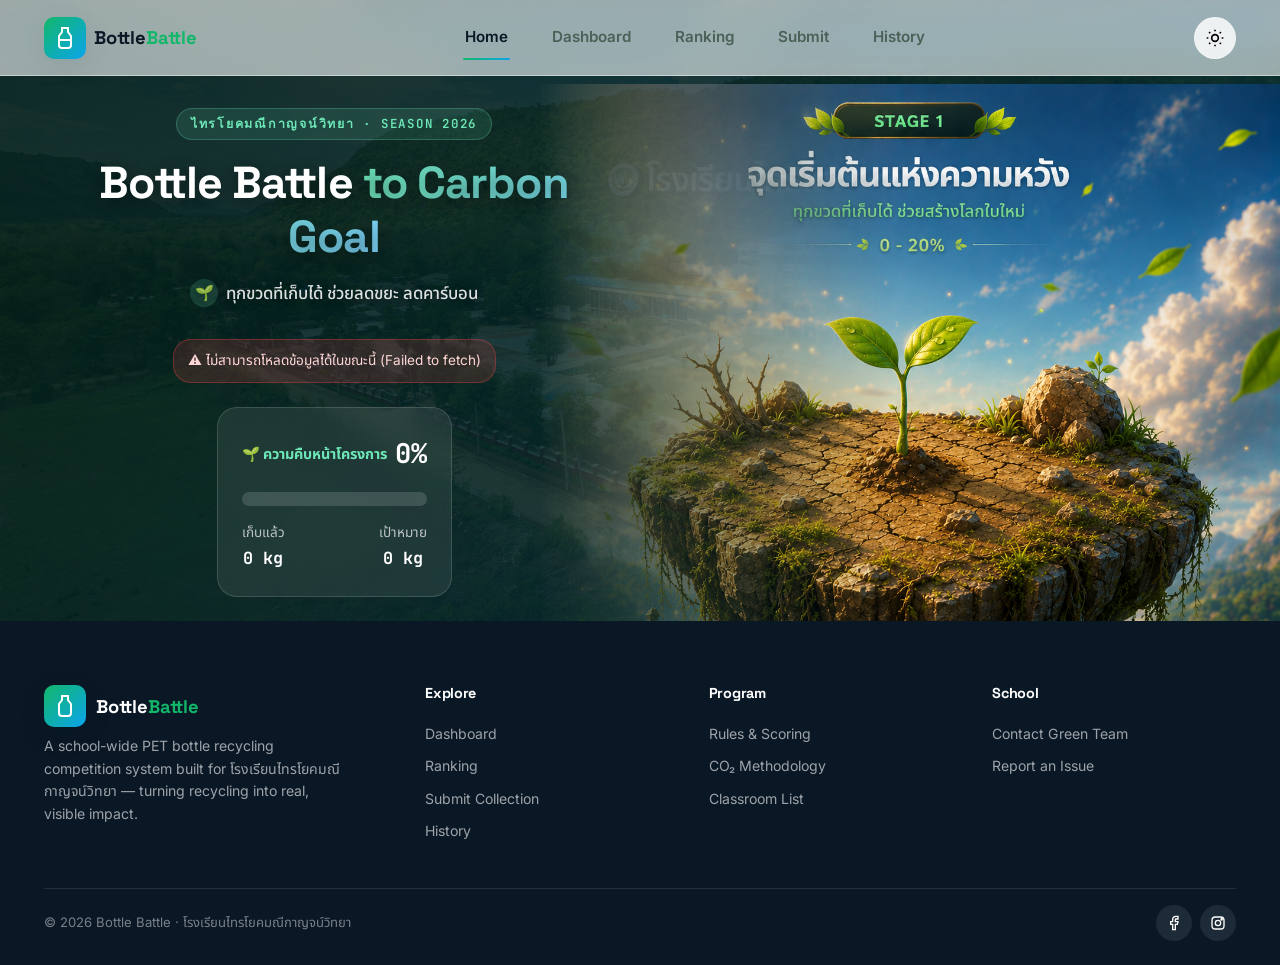
==== commit c1d3cc20: "Update index.html" ====
--- a/index.html
+++ b/index.html
@@ -1,5 +1,5 @@
 <!DOCTYPE html>
-<html lang="en">
+<html lang="th">
 <head>
 <meta charset="UTF-8">
 <meta name="viewport" content="width=device-width, initial-scale=1.0">
@@ -10,7 +10,7 @@
 <link rel="preconnect" href="https://fonts.googleapis.com">
 <link rel="preconnect" href="https://fonts.gstatic.com" crossorigin>
 <link href="https://fonts.googleapis.com/css2?family=Space+Grotesk:wght@500;700&family=Inter:wght@400;500;600;700&family=JetBrains+Mono:wght@500;700&family=Noto+Sans+Thai:wght@400;500;600;700&display=swap" rel="stylesheet">
-<link rel="stylesheet" href="css/style.css?v=1783431687">
+<link rel="stylesheet" href="css/style.css?v=1783432248">
 </head>
 <body>
 
@@ -133,9 +133,9 @@
   </div>
 </footer>
 
-<script src="js/config.js?v=1783431687"></script>
-<script src="js/api.js?v=1783431687"></script>
-<script src="js/main.js?v=1783431687"></script>
-<script src="js/home.js?v=1783431687"></script>
+<script src="js/config.js?v=1783432248"></script>
+<script src="js/api.js?v=1783432248"></script>
+<script src="js/main.js?v=1783432248"></script>
+<script src="js/home.js?v=1783432248"></script>
 </body>
 </html>
--- a/css/style.css
+++ b/css/style.css
@@ -608,7 +608,7 @@
    OVERFLOW SAFETY NET
    ============================================================ */
 .widgets-row > *, .footer-grid > *, .kpi-row > *,
-.quick-link-grid > *, .feature-grid > *, .process-strip > * {
+.feature-grid > *, .process-strip > * {
   min-width: 0;
 }
 h1, h2, h3, p { overflow-wrap: break-word; word-break: break-word; }
@@ -623,6 +623,7 @@
 .world-hero {
   position: relative;
   overflow: hidden;
+  min-height: 620px;
   padding: calc(var(--nav-height) + 16px) 0 0 var(--space-4);
   background-image:
     linear-gradient(135deg, rgba(4,29,21,0.9) 0%, rgba(5,46,58,0.88) 100%),
@@ -634,14 +635,18 @@
 .world-hero-inner {
   position: relative;
   z-index: 2;
-  max-width: 1320px;
-  margin: 0 auto;
-  padding-right: var(--space-4);
+  max-width: 620px;
+  margin: 0;
 }
 .world-hero-copy {
   width: min(560px, 100%);
   padding-top: var(--space-3);
   padding-bottom: var(--space-4);
+  text-align: center;
+  margin: 0 auto;
+  display: flex;
+  flex-direction: column;
+  align-items: center;
 }
 .world-hero-copy .eyebrow {
   display: inline-flex;
@@ -767,7 +772,7 @@
 }
 
 @media (max-width: 1000px) {
-  .world-hero { padding: calc(var(--nav-height) + 16px) var(--space-4) var(--space-4); }
+  .world-hero { min-height: 0; padding: calc(var(--nav-height) + 16px) var(--space-4) var(--space-4); }
   .world-hero-visual {
     position: relative;
     top: auto; right: auto; bottom: auto;
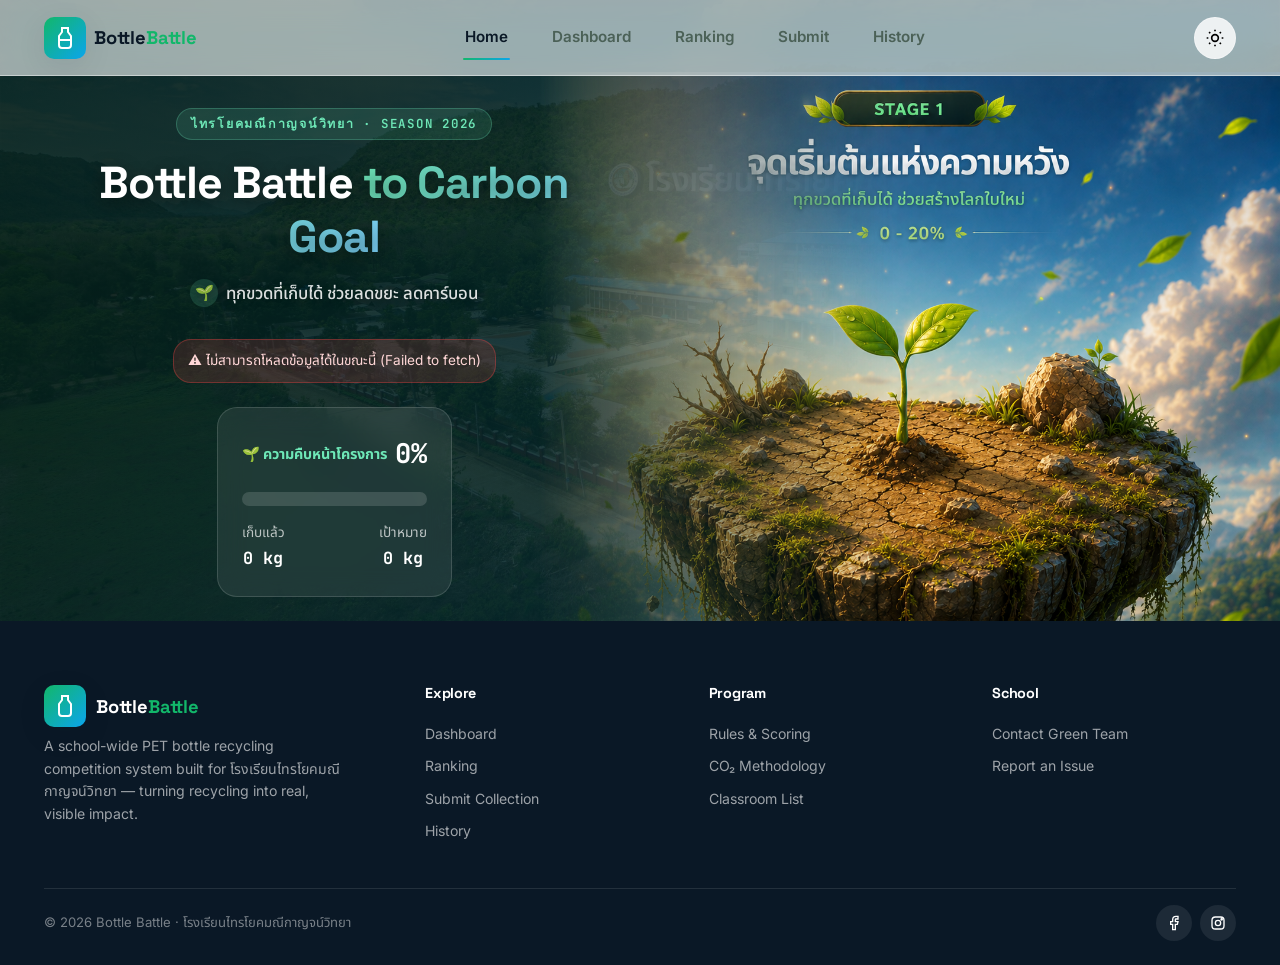
==== commit c3334593: "Update index.html" ====
--- a/index.html
+++ b/index.html
@@ -70,7 +70,7 @@
     <div class="world-hero-inner">
       <div class="world-hero-copy reveal is-visible">
         <span class="eyebrow">ไทรโยคมณีกาญจน์วิทยา · SEASON 2026</span>
-        <h1 class="world-title">Bottle Battle <span class="accent">to Carbon Goal</span></h1>
+        <h2 class="world-title">Bottle Battle <span class="accent">to Carbon Goal</span></h2>
         <p class="world-subtitle"><span class="world-subtitle-icon">🌱</span>ทุกขวดที่เก็บได้ ช่วยลดขยะ ลดคาร์บอน</p>
         <p class="world-status" id="worldStatus" style="display:none;"></p>
 
--- a/css/style.css
+++ b/css/style.css
@@ -751,7 +751,7 @@
    .world-hero-copy's own padding-bottom instead). */
 .world-hero-visual {
   position: absolute;
-  top: 84px;
+  top: 72px;
   right: 0;
   bottom: 0;
   width: 58%;
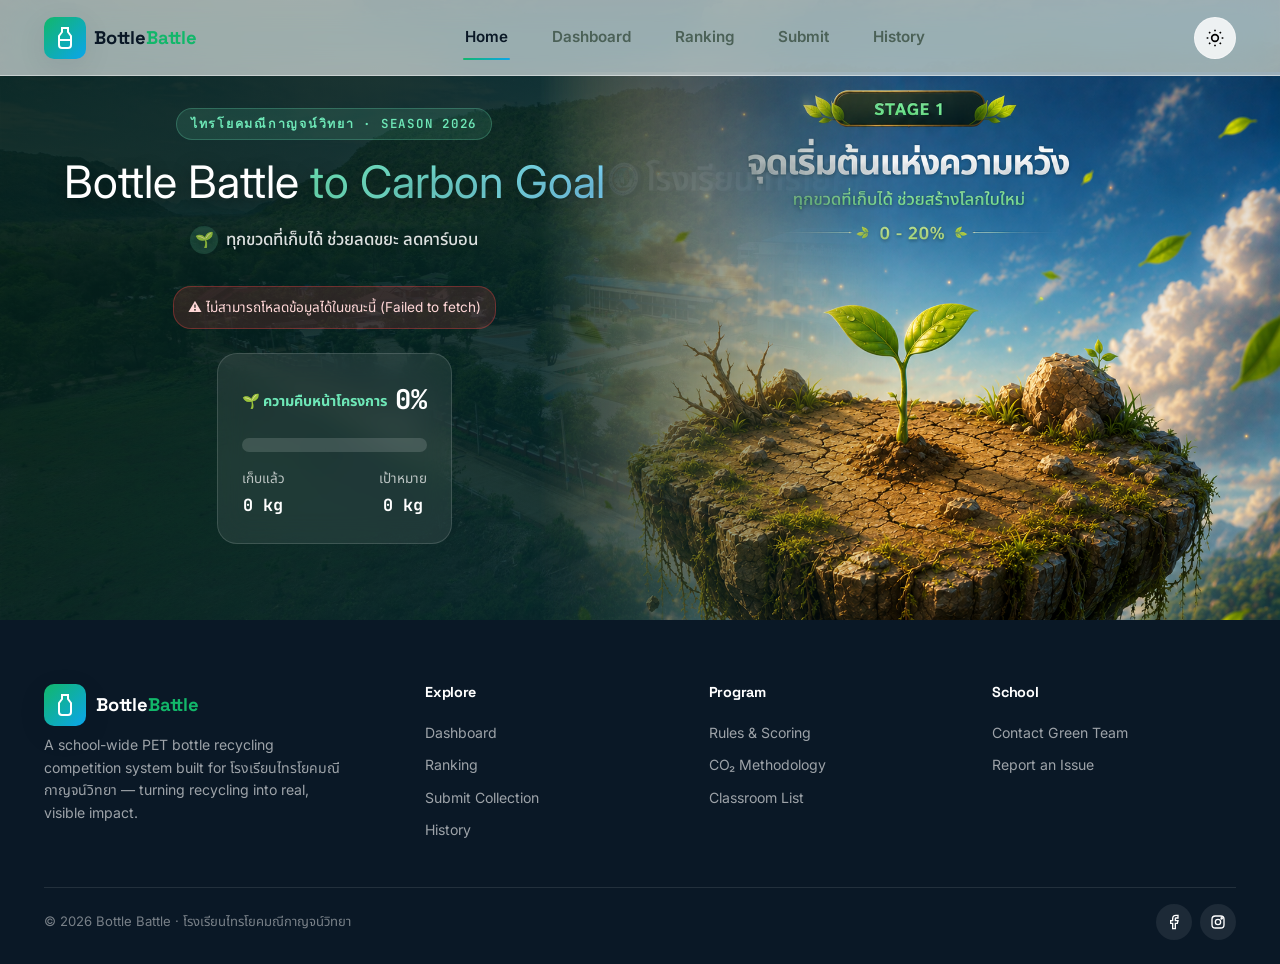
==== commit 96a1c1ff: "Update index.html" ====
--- a/index.html
+++ b/index.html
@@ -70,7 +70,7 @@
     <div class="world-hero-inner">
       <div class="world-hero-copy reveal is-visible">
         <span class="eyebrow">ไทรโยคมณีกาญจน์วิทยา · SEASON 2026</span>
-        <h2 class="world-title">Bottle Battle <span class="accent">to Carbon Goal</span></h2>
+        <p class="world-title">Bottle Battle <span class="accent">to Carbon Goal</span></p>
         <p class="world-subtitle"><span class="world-subtitle-icon">🌱</span>ทุกขวดที่เก็บได้ ช่วยลดขยะ ลดคาร์บอน</p>
         <p class="world-status" id="worldStatus" style="display:none;"></p>
 
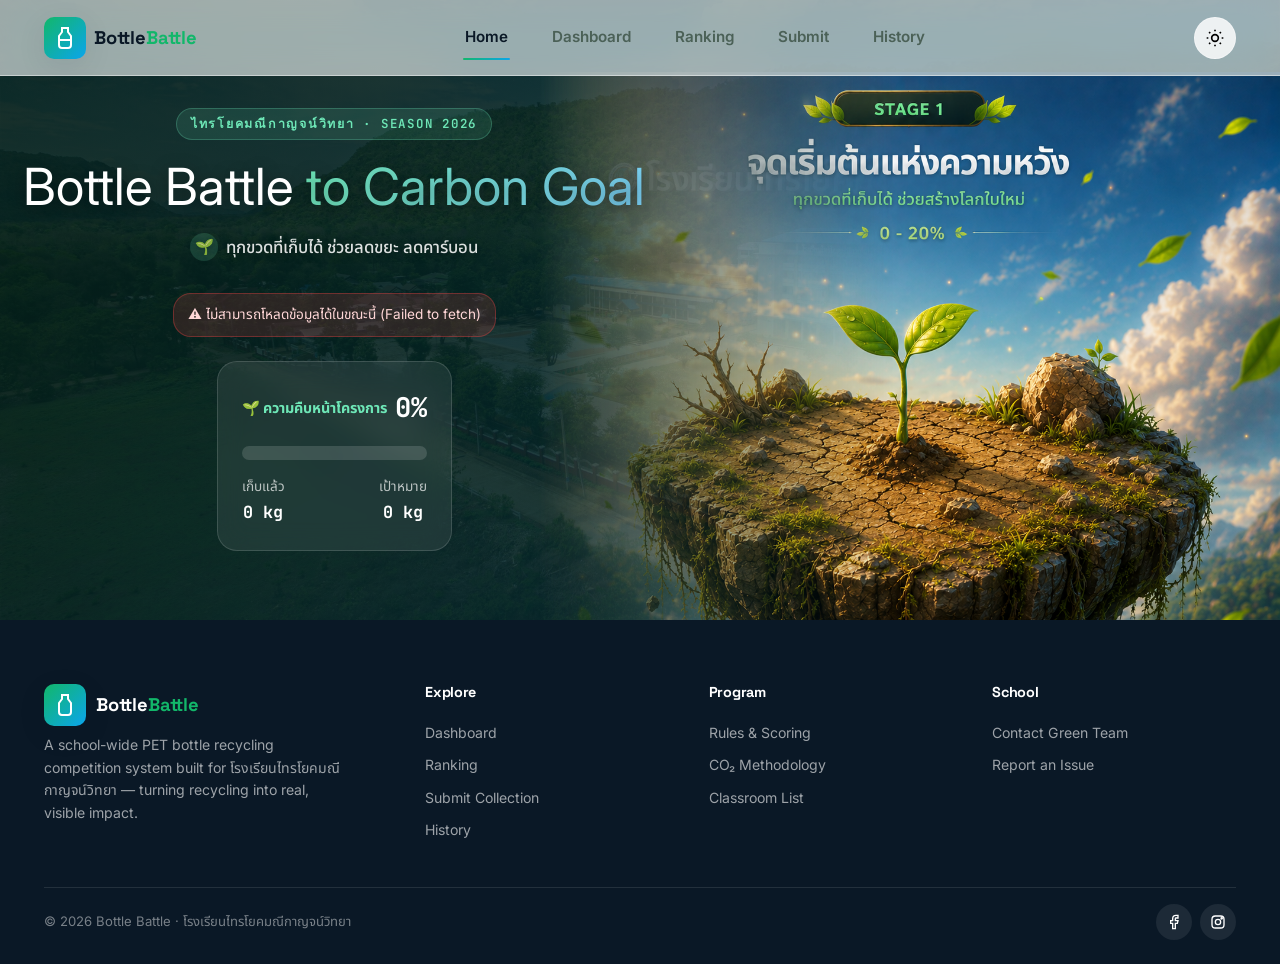
==== commit 2fcc87f9: "Update index.html" ====
--- a/index.html
+++ b/index.html
@@ -67,13 +67,20 @@
       </div>
     </div>
 
-    <div class="world-hero-inner">
-      <div class="world-hero-copy reveal is-visible">
-        <span class="eyebrow">ไทรโยคมณีกาญจน์วิทยา · SEASON 2026</span>
-        <p class="world-title">Bottle Battle <span class="accent">to Carbon Goal</span></p>
-        <p class="world-subtitle"><span class="world-subtitle-icon">🌱</span>ทุกขวดที่เก็บได้ ช่วยลดขยะ ลดคาร์บอน</p>
-        <p class="world-status" id="worldStatus" style="display:none;"></p>
+   <div class="world-hero-inner">
+  <div class="world-hero-copy reveal is-visible">
+    <span class="eyebrow">ไทรโยคมณีกาญจน์วิทยา · SEASON 2026</span>
 
+    <p class="world-title">
+      Bottle Battle <span class="accent">to Carbon Goal</span>
+    </p>
+
+    <p class="world-subtitle">
+      <span class="world-subtitle-icon">🌱</span>
+      ทุกขวดที่เก็บได้ ช่วยลดขยะ ลดคาร์บอน
+    </p>
+
+    <p class="world-status" id="worldStatus" style="display:none;"></p>
         <div class="hero-progress-card">
           <div class="progress-top">
             <span>🌱 ความคืบหน้าโครงการ</span>
--- a/css/style.css
+++ b/css/style.css
@@ -947,3 +947,7 @@
 @media (max-width: 600px) {
   .gallery-grid.masonry { column-count: 1; }
 }
+.world-title {
+  white-space: nowrap;
+  font-size: clamp(2.2rem, 4vw, 4.2rem);
+}
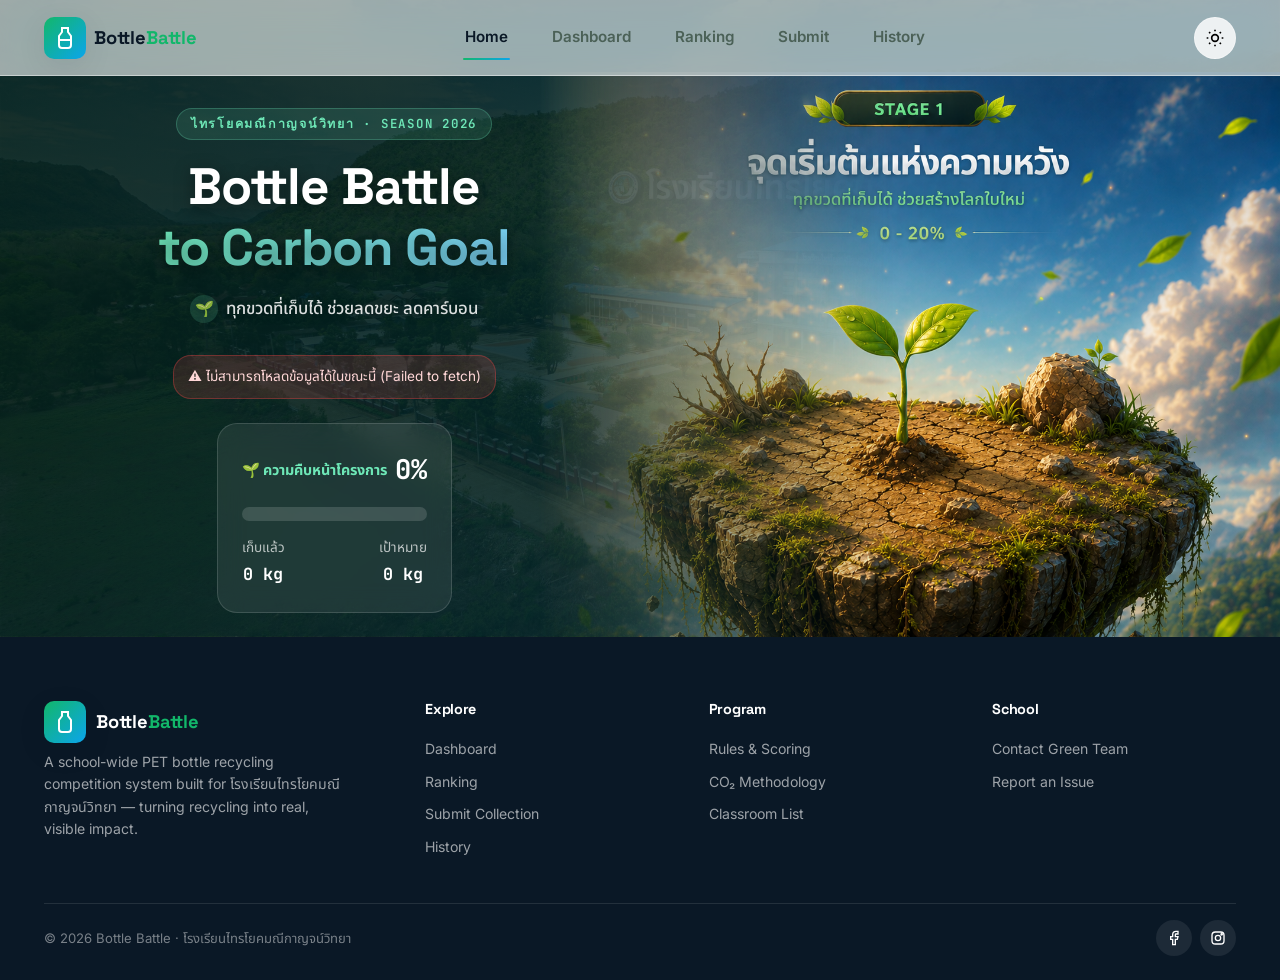
==== commit a9b485ea: "Update index.html" ====
--- a/index.html
+++ b/index.html
@@ -67,13 +67,14 @@
       </div>
     </div>
 
-   <div class="world-hero-inner">
+ <div class="world-hero-inner">
   <div class="world-hero-copy reveal is-visible">
     <span class="eyebrow">ไทรโยคมณีกาญจน์วิทยา · SEASON 2026</span>
 
-    <p class="world-title">
-      Bottle Battle <span class="accent">to Carbon Goal</span>
-    </p>
+    <h1 class="world-title">
+      Bottle Battle<br>
+      <span class="accent">to Carbon Goal</span>
+    </h1>
 
     <p class="world-subtitle">
       <span class="world-subtitle-icon">🌱</span>
